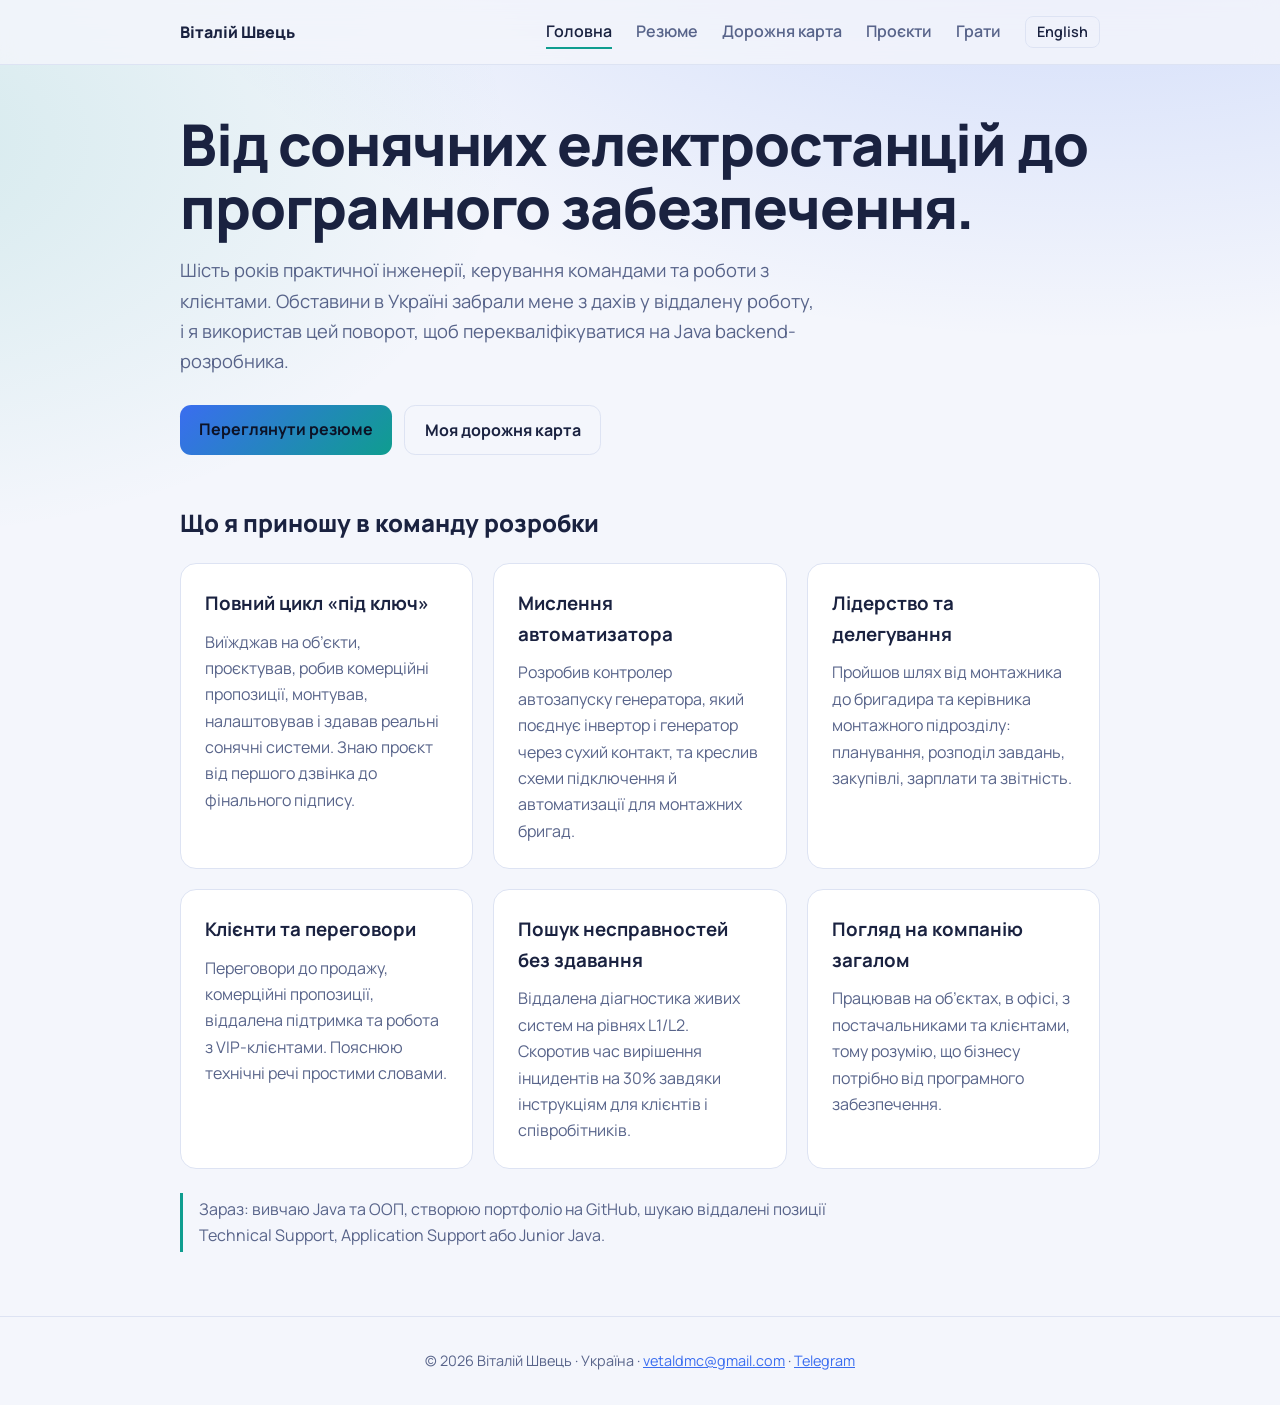
==== uk/index.html @ 4a06c8af "first commit on PC, обновил сайт добавил папку uk" ====
<!doctype html><html lang="uk"><head><meta charset="utf-8"><meta name="viewport" content="width=device-width,initial-scale=1"><title>Головна · Віталій Швець</title><link rel="preconnect" href="https://fonts.googleapis.com"><link href="https://fonts.googleapis.com/css2?family=Manrope:wght@400;600;700;800&subset=cyrillic&display=swap" rel="stylesheet"><link rel="stylesheet" href="../style.css"><link rel="alternate" hreflang="en" href="../index.html"></head><body><header><nav><a class="logo" href="index.html">Віталій Швець</a><a href="index.html" aria-current="page">Головна</a><a href="resume.html">Резюме</a><a href="roadmap.html">Дорожня карта</a><a href="projects.html">Проєкти</a><a href="game.html">Грати</a><a class="lang" href="../index.html" hreflang="en" lang="en">English</a></nav></header><main>
<h1>Від сонячних електростанцій до програмного забезпечення.</h1>
<p class="lead">Шість років практичної інженерії, керування командами та роботи з клієнтами. Обставини в Україні забрали мене з дахів у віддалену роботу, і я використав цей поворот, щоб перекваліфікуватися на Java backend-розробника.</p>
<div class="btns"><a class="btn" href="resume.html">Переглянути резюме</a><a class="btn ghost" href="roadmap.html">Моя дорожня карта</a></div>
<h2>Що я приношу в команду розробки</h2>
<div class="grid">
<div class="card"><h3>Повний цикл «під ключ»</h3><p>Виїжджав на об’єкти, проєктував, робив комерційні пропозиції, монтував, налаштовував і здавав реальні сонячні системи. Знаю проєкт від першого дзвінка до фінального підпису.</p></div>
<div class="card"><h3>Мислення автоматизатора</h3><p>Розробив контролер автозапуску генератора, який поєднує інвертор і генератор через сухий контакт, та креслив схеми підключення й автоматизації для монтажних бригад.</p></div>
<div class="card"><h3>Лідерство та делегування</h3><p>Пройшов шлях від монтажника до бригадира та керівника монтажного підрозділу: планування, розподіл завдань, закупівлі, зарплати та звітність.</p></div>
<div class="card"><h3>Клієнти та переговори</h3><p>Переговори до продажу, комерційні пропозиції, віддалена підтримка та робота з VIP-клієнтами. Пояснюю технічні речі простими словами.</p></div>
<div class="card"><h3>Пошук несправностей без здавання</h3><p>Віддалена діагностика живих систем на рівнях L1/L2. Скоротив час вирішення інцидентів на 30% завдяки інструкціям для клієнтів і співробітників.</p></div>
<div class="card"><h3>Погляд на компанію загалом</h3><p>Працював на об’єктах, в офісі, з постачальниками та клієнтами, тому розумію, що бізнесу потрібно від програмного забезпечення.</p></div>
</div>
<p class="note">Зараз: вивчаю Java та ООП, створюю портфоліо на GitHub, шукаю віддалені позиції Technical Support, Application Support або Junior Java.</p>
</main><footer>© 2026 Віталій Швець · Україна · <a href="mailto:vetaldmc@gmail.com">vetaldmc@gmail.com</a> · <a href="https://t.me/vetaldmc">Telegram</a></footer></body></html>
---- style.css ----
:root{--bg:#141a2e;--surface:#1d2540;--line:#2c3658;--text:#e9edf9;--muted:#9aa6c7;--a:#6ea8ff;--b:#5eead4}
@media (prefers-color-scheme:light){:root{--bg:#f4f6fc;--surface:#fff;--line:#dde3f3;--text:#1a2240;--muted:#58648a;--a:#3a6df0;--b:#0f9d8f}}
*{box-sizing:border-box;margin:0}
html{scroll-behavior:smooth}
body{font-family:'Manrope',system-ui,sans-serif;background:var(--bg);color:var(--text);line-height:1.65;
background-image:radial-gradient(60rem 30rem at 85% -10%,color-mix(in srgb,var(--a) 22%,transparent),transparent),radial-gradient(40rem 25rem at -10% 10%,color-mix(in srgb,var(--b) 14%,transparent),transparent);background-repeat:no-repeat}
a{color:var(--a)}
:focus-visible{outline:2px solid var(--b);outline-offset:3px}
header{position:sticky;top:0;z-index:5;backdrop-filter:blur(12px);background:color-mix(in srgb,var(--bg) 80%,transparent);border-bottom:1px solid var(--line)}
nav{max-width:60rem;margin:auto;padding:.9rem 1.25rem;display:flex;gap:1.5rem;align-items:center;flex-wrap:wrap}
nav .logo{font-weight:800;margin-right:auto;color:var(--text);text-decoration:none}
nav a:not(.logo){color:var(--muted);text-decoration:none;font-weight:600;padding:.2rem 0;border-bottom:2px solid transparent}
nav a[aria-current=page],nav a:not(.logo):hover{color:var(--text);border-color:var(--b)}
main{max-width:60rem;margin:auto;padding:3rem 1.25rem 4rem}
h1{font-size:clamp(2.2rem,6vw,3.6rem);line-height:1.1;font-weight:800;letter-spacing:-.02em}
h2{font-size:1.5rem;margin:3rem 0 1.25rem;font-weight:800}
.lead{color:var(--muted);font-size:1.15rem;max-width:40rem;margin-top:1rem}
.btns{display:flex;gap:.75rem;margin-top:1.75rem;flex-wrap:wrap}
.btn{display:inline-block;padding:.7rem 1.2rem;border-radius:.7rem;font-weight:700;text-decoration:none;background:linear-gradient(135deg,var(--a),var(--b));color:#0c1226}
.btn.ghost{background:none;color:var(--text);border:1px solid var(--line)}
.job{display:grid;grid-template-columns:11rem 1fr;gap:.5rem 2rem;padding:1.4rem 0;border-top:1px solid var(--line)}
.job time{color:var(--muted);font-size:.9rem;font-weight:600}
.job h3{font-size:1.1rem}.job .co{color:var(--b);font-weight:600;font-size:.95rem}
.job ul{margin:.6rem 0 0 1.1rem;color:var(--muted)}
.tags{display:flex;flex-wrap:wrap;gap:.5rem}
.tags span{padding:.3rem .8rem;border:1px solid var(--line);border-radius:2rem;background:var(--surface);font-size:.92rem;font-weight:600}
.grid{display:grid;grid-template-columns:repeat(auto-fit,minmax(16rem,1fr));gap:1.25rem}
.card{background:var(--surface);border:1px solid var(--line);border-radius:1rem;padding:1.5rem;display:flex;flex-direction:column;gap:.6rem}
.card.feat{grid-column:1/-1;border-color:var(--a)}
.card p{color:var(--muted)}.card .btn{align-self:flex-start;margin-top:auto}
#stage{background:#000;border:1px solid var(--line);border-radius:1rem;min-height:20rem;display:grid;place-items:center;overflow:auto;margin-top:1.5rem;color:var(--muted);padding:.5rem}
footer{text-align:center;color:var(--muted);padding:2rem 1rem;border-top:1px solid var(--line);font-size:.9rem}
@media(max-width:40rem){.job{grid-template-columns:1fr}}
.paper{display:block;width:100%;max-width:52rem;height:80vh;border:1px solid var(--line);border-radius:.8rem;background:#fff;margin:1.5rem 0}
.phases{display:grid;grid-template-columns:repeat(auto-fit,minmax(15rem,1fr));gap:1.25rem}
.phase h3{color:var(--b);font-size:.95rem;margin-bottom:.2rem}
.note{border-left:3px solid var(--b);padding:.2rem 1rem;color:var(--muted);max-width:42rem;margin-top:1.5rem}
nav a.lang{border:1px solid var(--line);border-radius:.5rem;padding:.2rem .7rem;color:var(--text);font-size:.9rem}
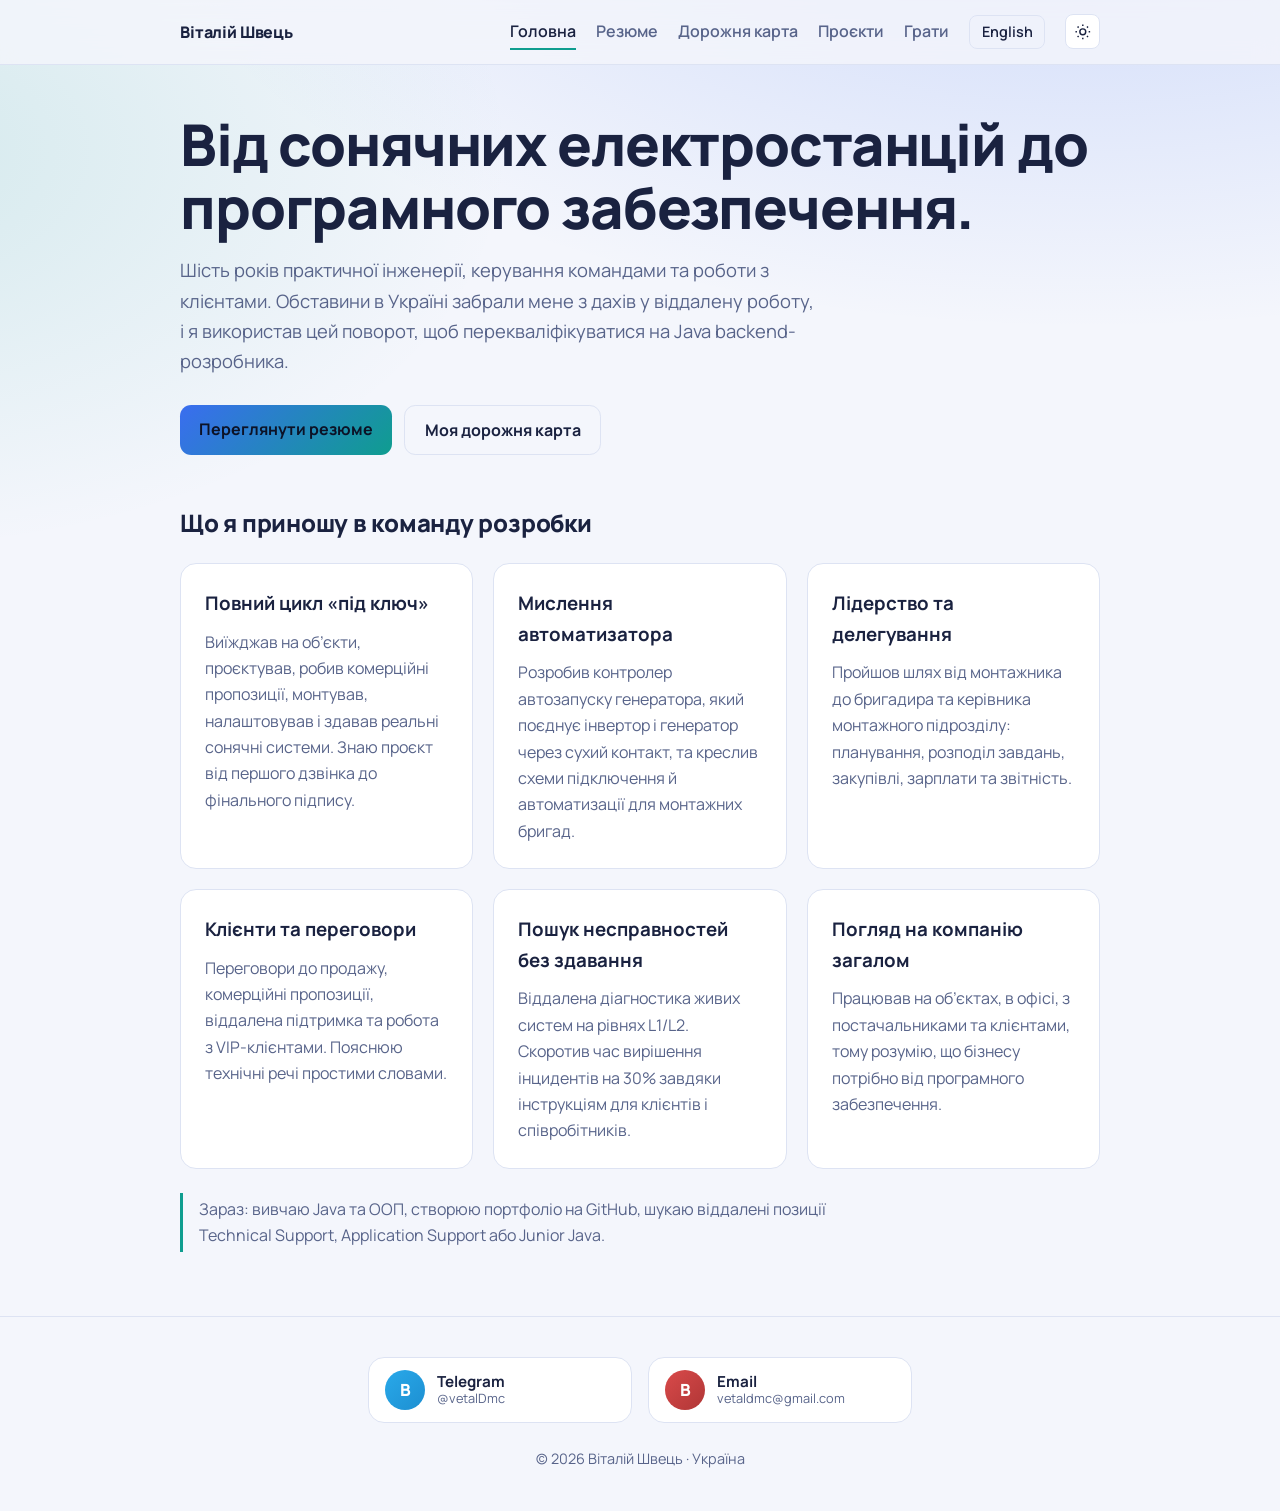
==== commit a35149e4: "deepseek edition" ====
--- a/uk/index.html
+++ b/uk/index.html
@@ -1,15 +1,95 @@
-<!doctype html><html lang="uk"><head><meta charset="utf-8"><meta name="viewport" content="width=device-width,initial-scale=1"><title>Головна · Віталій Швець</title><link rel="preconnect" href="https://fonts.googleapis.com"><link href="https://fonts.googleapis.com/css2?family=Manrope:wght@400;600;700;800&subset=cyrillic&display=swap" rel="stylesheet"><link rel="stylesheet" href="../style.css"><link rel="alternate" hreflang="en" href="../index.html"></head><body><header><nav><a class="logo" href="index.html">Віталій Швець</a><a href="index.html" aria-current="page">Головна</a><a href="resume.html">Резюме</a><a href="roadmap.html">Дорожня карта</a><a href="projects.html">Проєкти</a><a href="game.html">Грати</a><a class="lang" href="../index.html" hreflang="en" lang="en">English</a></nav></header><main>
-<h1>Від сонячних електростанцій до програмного забезпечення.</h1>
-<p class="lead">Шість років практичної інженерії, керування командами та роботи з клієнтами. Обставини в Україні забрали мене з дахів у віддалену роботу, і я використав цей поворот, щоб перекваліфікуватися на Java backend-розробника.</p>
-<div class="btns"><a class="btn" href="resume.html">Переглянути резюме</a><a class="btn ghost" href="roadmap.html">Моя дорожня карта</a></div>
-<h2>Що я приношу в команду розробки</h2>
-<div class="grid">
-<div class="card"><h3>Повний цикл «під ключ»</h3><p>Виїжджав на об’єкти, проєктував, робив комерційні пропозиції, монтував, налаштовував і здавав реальні сонячні системи. Знаю проєкт від першого дзвінка до фінального підпису.</p></div>
-<div class="card"><h3>Мислення автоматизатора</h3><p>Розробив контролер автозапуску генератора, який поєднує інвертор і генератор через сухий контакт, та креслив схеми підключення й автоматизації для монтажних бригад.</p></div>
-<div class="card"><h3>Лідерство та делегування</h3><p>Пройшов шлях від монтажника до бригадира та керівника монтажного підрозділу: планування, розподіл завдань, закупівлі, зарплати та звітність.</p></div>
-<div class="card"><h3>Клієнти та переговори</h3><p>Переговори до продажу, комерційні пропозиції, віддалена підтримка та робота з VIP-клієнтами. Пояснюю технічні речі простими словами.</p></div>
-<div class="card"><h3>Пошук несправностей без здавання</h3><p>Віддалена діагностика живих систем на рівнях L1/L2. Скоротив час вирішення інцидентів на 30% завдяки інструкціям для клієнтів і співробітників.</p></div>
-<div class="card"><h3>Погляд на компанію загалом</h3><p>Працював на об’єктах, в офісі, з постачальниками та клієнтами, тому розумію, що бізнесу потрібно від програмного забезпечення.</p></div>
-</div>
-<p class="note">Зараз: вивчаю Java та ООП, створюю портфоліо на GitHub, шукаю віддалені позиції Technical Support, Application Support або Junior Java.</p>
-</main><footer>© 2026 Віталій Швець · Україна · <a href="mailto:vetaldmc@gmail.com">vetaldmc@gmail.com</a> · <a href="https://t.me/vetaldmc">Telegram</a></footer></body></html>+<!doctype html><html lang="uk"><head><meta charset="utf-8"><meta name="viewport" content="width=device-width,initial-scale=1"><title>Головна · Віталій Швець</title>
+    <link rel="preconnect" href="https://fonts.googleapis.com"><link rel="preconnect" href="https://fonts.gstatic.com" crossorigin>
+    <link href="https://fonts.googleapis.com/css2?family=Manrope:wght@400;600;700;800&subset=cyrillic&display=swap" rel="stylesheet">
+    <link rel="stylesheet" href="../style.css">
+    <link rel="alternate" hreflang="en" href="../index.html">
+    <script>
+        (function(){
+            try{var t=localStorage.getItem('theme');if(t)document.documentElement.dataset.theme=t}catch(e){}
+            document.addEventListener('DOMContentLoaded',function(){
+                var tgl=document.querySelector('.theme-toggle');
+                if(tgl)tgl.addEventListener('click',function(){
+                    var cur=document.documentElement.dataset.theme
+                        || (matchMedia('(prefers-color-scheme: light)').matches?'light':'dark');
+                    var next=cur==='dark'?'light':'dark';
+                    document.documentElement.dataset.theme=next;
+                    try{localStorage.setItem('theme',next)}catch(e){}
+                });
+                var nav=document.querySelector('nav'),btn=document.querySelector('.nav-toggle');
+                if(btn)btn.addEventListener('click',function(){
+                    var open=nav.dataset.open==='true';
+                    nav.dataset.open=String(!open);
+                    btn.setAttribute('aria-expanded',String(!open));
+                });
+                var bar=document.getElementById('scroll-progress');
+                if(bar){
+                    var raf=0;
+                    var upd=function(){
+                        var h=document.documentElement;
+                        var p=h.scrollTop/(h.scrollHeight-h.clientHeight||1);
+                        bar.style.width=(p*100)+'%';
+                        raf=0;
+                    };
+                    addEventListener('scroll',function(){if(!raf)raf=requestAnimationFrame(upd)},{passive:true});
+                    upd();
+                }
+                if('IntersectionObserver' in window){
+                    var io=new IntersectionObserver(function(es){
+                        es.forEach(function(e){if(e.isIntersecting){e.target.classList.add('visible');io.unobserve(e.target)}})
+                    },{threshold:.12,rootMargin:'0px 0px -40px 0px'});
+                    document.querySelectorAll('.card,.job,h2,.note,.phases .phase').forEach(function(el){el.classList.add('reveal');io.observe(el)});
+                }
+            });
+        })();
+    </script>
+</head><body>
+<header>
+    <div id="scroll-progress" aria-hidden="true"></div>
+    <nav aria-label="Головна">
+        <a class="logo" href="index.html">Віталій Швець</a>
+        <button class="nav-toggle" aria-expanded="false" aria-controls="nav-links" aria-label="Меню">
+            <svg viewBox="0 0 24 24" fill="none" stroke="currentColor" stroke-width="2" aria-hidden="true"><path d="M4 7h16M4 12h16M4 17h16"/></svg>
+        </button>
+        <div class="nav-links" id="nav-links">
+            <a href="index.html" aria-current="page">Головна</a>
+            <a href="resume.html">Резюме</a>
+            <a href="roadmap.html">Дорожня карта</a>
+            <a href="projects.html">Проєкти</a>
+            <a href="game.html">Грати</a>
+            <a class="lang" href="../index.html" hreflang="en" lang="en">English</a>
+            <button class="theme-toggle" type="button" aria-label="Змінити тему">
+                <svg class="icon-moon" viewBox="0 0 24 24" fill="none" stroke="currentColor" stroke-width="2" aria-hidden="true"><path d="M21 12.8A9 9 0 1 1 11.2 3a7 7 0 0 0 9.8 9.8Z"/></svg>
+                <svg class="icon-sun" viewBox="0 0 24 24" fill="none" stroke="currentColor" stroke-width="2" aria-hidden="true"><circle cx="12" cy="12" r="4"/><path d="M12 2v2M12 20v2M4.9 4.9l1.4 1.4M17.7 17.7l1.4 1.4M2 12h2M20 12h2M4.9 19.1l1.4-1.4M17.7 6.3l1.4-1.4"/></svg>
+            </button>
+        </div>
+    </nav>
+</header>
+<main>
+    <h1>Від сонячних електростанцій до програмного забезпечення.</h1>
+    <p class="lead">Шість років практичної інженерії, керування командами та роботи з клієнтами. Обставини в Україні забрали мене з дахів у віддалену роботу, і я використав цей поворот, щоб перекваліфікуватися на Java backend-розробника.</p>
+    <div class="btns"><a class="btn" href="resume.html">Переглянути резюме</a><a class="btn ghost" href="roadmap.html">Моя дорожня карта</a></div>
+    <h2>Що я приношу в команду розробки</h2>
+    <div class="grid">
+        <div class="card"><h3>Повний цикл «під ключ»</h3><p>Виїжджав на об’єкти, проєктував, робив комерційні пропозиції, монтував, налаштовував і здавав реальні сонячні системи. Знаю проєкт від першого дзвінка до фінального підпису.</p></div>
+        <div class="card"><h3>Мислення автоматизатора</h3><p>Розробив контролер автозапуску генератора, який поєднує інвертор і генератор через сухий контакт, та креслив схеми підключення й автоматизації для монтажних бригад.</p></div>
+        <div class="card"><h3>Лідерство та делегування</h3><p>Пройшов шлях від монтажника до бригадира та керівника монтажного підрозділу: планування, розподіл завдань, закупівлі, зарплати та звітність.</p></div>
+        <div class="card"><h3>Клієнти та переговори</h3><p>Переговори до продажу, комерційні пропозиції, віддалена підтримка та робота з VIP-клієнтами. Пояснюю технічні речі простими словами.</p></div>
+        <div class="card"><h3>Пошук несправностей без здавання</h3><p>Віддалена діагностика живих систем на рівнях L1/L2. Скоротив час вирішення інцидентів на 30% завдяки інструкціям для клієнтів і співробітників.</p></div>
+        <div class="card"><h3>Погляд на компанію загалом</h3><p>Працював на об’єктах, в офісі, з постачальниками та клієнтами, тому розумію, що бізнесу потрібно від програмного забезпечення.</p></div>
+    </div>
+    <p class="note">Зараз: вивчаю Java та ООП, створюю портфоліо на GitHub, шукаю віддалені позиції Technical Support, Application Support або Junior Java.</p>
+</main>
+<footer>
+    <div class="msg-grid" aria-label="Контакти">
+        <a class="msg-card" href="https://t.me/vetaldmc" rel="noopener">
+            <span class="avatar tg" aria-hidden="true">В</span>
+            <span class="label"><b>Telegram</b><span>@vetalDmc</span></span>
+        </a>
+        <a class="msg-card" href="mailto:vetaldmc@gmail.com">
+            <span class="avatar em" aria-hidden="true">В</span>
+            <span class="label"><b>Email</b><span>vetaldmc@gmail.com</span></span>
+        </a>
+    </div>
+    <p style="margin-top:1.5rem">© 2026 Віталій Швець · Україна</p>
+</footer>
+</body></html>
--- a/style.css
+++ b/style.css
@@ -1,38 +1,166 @@
-:root{--bg:#141a2e;--surface:#1d2540;--line:#2c3658;--text:#e9edf9;--muted:#9aa6c7;--a:#6ea8ff;--b:#5eead4}
-@media (prefers-color-scheme:light){:root{--bg:#f4f6fc;--surface:#fff;--line:#dde3f3;--text:#1a2240;--muted:#58648a;--a:#3a6df0;--b:#0f9d8f}}
+:root{
+    color-scheme: light dark;
+    --bg:#141a2e;--surface:#1d2540;--line:#2c3658;--text:#e9edf9;--muted:#9aa6c7;--a:#6ea8ff;--b:#5eead4;
+    --radius:1rem;--radius-sm:.7rem;--maxw:60rem;
+    --shadow:0 6px 24px -12px rgba(0,0,0,.45);
+    --ease:cubic-bezier(.22,.61,.36,1);
+}
+:root[data-theme="dark"]{
+    --bg:#141a2e;--surface:#1d2540;--line:#2c3658;--text:#e9edf9;--muted:#9aa6c7;--a:#6ea8ff;--b:#5eead4;
+    --shadow:0 6px 24px -12px rgba(0,0,0,.45);
+}
+:root[data-theme="light"]{
+    --bg:#f4f6fc;--surface:#fff;--line:#dde3f3;--text:#1a2240;--muted:#58648a;--a:#3a6df0;--b:#0f9d8f;
+    --shadow:0 6px 24px -14px rgba(20,30,60,.25);
+}
+@media (prefers-color-scheme:light){
+    :root:not([data-theme]){
+        --bg:#f4f6fc;--surface:#fff;--line:#dde3f3;--text:#1a2240;--muted:#58648a;--a:#3a6df0;--b:#0f9d8f;
+        --shadow:0 6px 24px -14px rgba(20,30,60,.25);
+    }
+}
 *{box-sizing:border-box;margin:0}
-html{scroll-behavior:smooth}
-body{font-family:'Manrope',system-ui,sans-serif;background:var(--bg);color:var(--text);line-height:1.65;
-background-image:radial-gradient(60rem 30rem at 85% -10%,color-mix(in srgb,var(--a) 22%,transparent),transparent),radial-gradient(40rem 25rem at -10% 10%,color-mix(in srgb,var(--b) 14%,transparent),transparent);background-repeat:no-repeat}
+html{scroll-behavior:smooth;-webkit-text-size-adjust:100%}
+body{
+    font-family:'Manrope',system-ui,-apple-system,'Segoe UI',Roboto,sans-serif;
+    background:var(--bg);color:var(--text);line-height:1.65;
+    background-image:
+            radial-gradient(60rem 30rem at 85% -10%,color-mix(in srgb,var(--a) 22%,transparent),transparent),
+            radial-gradient(40rem 25rem at -10% 10%,color-mix(in srgb,var(--b) 14%,transparent),transparent);
+    background-repeat:no-repeat;min-height:100vh;
+}
 a{color:var(--a)}
-:focus-visible{outline:2px solid var(--b);outline-offset:3px}
-header{position:sticky;top:0;z-index:5;backdrop-filter:blur(12px);background:color-mix(in srgb,var(--bg) 80%,transparent);border-bottom:1px solid var(--line)}
-nav{max-width:60rem;margin:auto;padding:.9rem 1.25rem;display:flex;gap:1.5rem;align-items:center;flex-wrap:wrap}
-nav .logo{font-weight:800;margin-right:auto;color:var(--text);text-decoration:none}
-nav a:not(.logo){color:var(--muted);text-decoration:none;font-weight:600;padding:.2rem 0;border-bottom:2px solid transparent}
-nav a[aria-current=page],nav a:not(.logo):hover{color:var(--text);border-color:var(--b)}
-main{max-width:60rem;margin:auto;padding:3rem 1.25rem 4rem}
-h1{font-size:clamp(2.2rem,6vw,3.6rem);line-height:1.1;font-weight:800;letter-spacing:-.02em}
-h2{font-size:1.5rem;margin:3rem 0 1.25rem;font-weight:800}
+img,svg{max-width:100%;height:auto;display:block}
+:focus-visible{outline:2px solid var(--b);outline-offset:3px;border-radius:4px}
+header{
+    position:sticky;top:0;z-index:20;
+    backdrop-filter:blur(12px);-webkit-backdrop-filter:blur(12px);
+    background:color-mix(in srgb,var(--bg) 80%,transparent);
+    border-bottom:1px solid var(--line);
+}
+#scroll-progress{position:absolute;left:0;bottom:-1px;height:2px;width:0%;
+    background:linear-gradient(90deg,var(--a),var(--b));
+    transition:width .1s linear;pointer-events:none}
+nav{max-width:var(--maxw);margin:auto;padding:.85rem 1.25rem;
+    display:flex;gap:1rem;align-items:center;flex-wrap:wrap}
+nav .logo{font-weight:800;margin-right:auto;color:var(--text);text-decoration:none;letter-spacing:-.01em}
+.nav-links{display:flex;gap:1.25rem;align-items:center;flex-wrap:wrap}
+.nav-links a{color:var(--muted);text-decoration:none;font-weight:600;
+    padding:.25rem 0;border-bottom:2px solid transparent;
+    transition:color .2s var(--ease),border-color .2s var(--ease)}
+.nav-links a[aria-current=page],.nav-links a:hover{color:var(--text);border-color:var(--b)}
+nav a.lang{border:1px solid var(--line);border-radius:.5rem;padding:.25rem .7rem;
+    color:var(--text);font-size:.9rem;text-decoration:none}
+nav a.lang:hover{border-color:var(--b);color:var(--text)}
+.theme-toggle{display:inline-grid;place-items:center;width:2.2rem;height:2.2rem;
+    border:1px solid var(--line);border-radius:.5rem;background:var(--surface);
+    color:var(--text);cursor:pointer;padding:0;transition:border-color .2s var(--ease)}
+.theme-toggle:hover{border-color:var(--b)}
+.theme-toggle svg{width:1.1rem;height:1.1rem}
+.theme-toggle .icon-sun{display:none}
+:root[data-theme="light"] .theme-toggle .icon-sun{display:block}
+:root[data-theme="light"] .theme-toggle .icon-moon{display:none}
+@media (prefers-color-scheme:light){
+    :root:not([data-theme]) .theme-toggle .icon-sun{display:block}
+    :root:not([data-theme]) .theme-toggle .icon-moon{display:none}
+}
+.nav-toggle{display:none;width:2.4rem;height:2.4rem;border:1px solid var(--line);
+    border-radius:.5rem;background:var(--surface);color:var(--text);cursor:pointer;
+    padding:0;place-items:center}
+.nav-toggle svg{width:1.2rem;height:1.2rem}
+main{max-width:var(--maxw);margin:auto;padding:3rem 1.25rem 4rem}
+h1{font-size:clamp(2rem,6vw,3.6rem);line-height:1.1;font-weight:800;letter-spacing:-.02em}
+h2{font-size:1.5rem;margin:3rem 0 1.25rem;font-weight:800;letter-spacing:-.01em}
 .lead{color:var(--muted);font-size:1.15rem;max-width:40rem;margin-top:1rem}
 .btns{display:flex;gap:.75rem;margin-top:1.75rem;flex-wrap:wrap}
-.btn{display:inline-block;padding:.7rem 1.2rem;border-radius:.7rem;font-weight:700;text-decoration:none;background:linear-gradient(135deg,var(--a),var(--b));color:#0c1226}
+.btn{display:inline-block;padding:.7rem 1.2rem;border-radius:var(--radius-sm);
+    font-weight:700;text-decoration:none;
+    background:linear-gradient(135deg,var(--a),var(--b));color:#0c1226;
+    transition:transform .2s var(--ease),box-shadow .2s var(--ease),filter .2s var(--ease)}
+.btn:hover{transform:translateY(-1px);box-shadow:var(--shadow);filter:brightness(1.05)}
+.btn:active{transform:translateY(0)}
 .btn.ghost{background:none;color:var(--text);border:1px solid var(--line)}
-.job{display:grid;grid-template-columns:11rem 1fr;gap:.5rem 2rem;padding:1.4rem 0;border-top:1px solid var(--line)}
+.btn.ghost:hover{border-color:var(--b);box-shadow:none;filter:none}
+.job{display:grid;grid-template-columns:11rem 1fr;gap:.5rem 2rem;
+    padding:1.4rem 0;border-top:1px solid var(--line)}
 .job time{color:var(--muted);font-size:.9rem;font-weight:600}
-.job h3{font-size:1.1rem}.job .co{color:var(--b);font-weight:600;font-size:.95rem}
+.job h3{font-size:1.1rem}
+.job .co{color:var(--b);font-weight:600;font-size:.95rem}
 .job ul{margin:.6rem 0 0 1.1rem;color:var(--muted)}
 .tags{display:flex;flex-wrap:wrap;gap:.5rem}
-.tags span{padding:.3rem .8rem;border:1px solid var(--line);border-radius:2rem;background:var(--surface);font-size:.92rem;font-weight:600}
+.tags span{padding:.3rem .8rem;border:1px solid var(--line);border-radius:2rem;
+    background:var(--surface);font-size:.92rem;font-weight:600}
 .grid{display:grid;grid-template-columns:repeat(auto-fit,minmax(16rem,1fr));gap:1.25rem}
-.card{background:var(--surface);border:1px solid var(--line);border-radius:1rem;padding:1.5rem;display:flex;flex-direction:column;gap:.6rem}
+.card{background:var(--surface);border:1px solid var(--line);border-radius:var(--radius);
+    padding:1.5rem;display:flex;flex-direction:column;gap:.6rem;
+    transition:border-color .2s var(--ease),transform .2s var(--ease),box-shadow .2s var(--ease)}
+@media (hover:hover){
+    .card:hover{border-color:color-mix(in srgb,var(--a) 60%,var(--line));transform:translateY(-2px);box-shadow:var(--shadow)}
+}
 .card.feat{grid-column:1/-1;border-color:var(--a)}
-.card p{color:var(--muted)}.card .btn{align-self:flex-start;margin-top:auto}
-#stage{background:#000;border:1px solid var(--line);border-radius:1rem;min-height:20rem;display:grid;place-items:center;overflow:auto;margin-top:1.5rem;color:var(--muted);padding:.5rem}
-footer{text-align:center;color:var(--muted);padding:2rem 1rem;border-top:1px solid var(--line);font-size:.9rem}
-@media(max-width:40rem){.job{grid-template-columns:1fr}}
-.paper{display:block;width:100%;max-width:52rem;height:80vh;border:1px solid var(--line);border-radius:.8rem;background:#fff;margin:1.5rem 0}
+.card p{color:var(--muted)}
+.card .btn{align-self:flex-start;margin-top:auto}
+#stage{background:#000;border:1px solid var(--line);border-radius:var(--radius);
+    min-height:20rem;display:grid;place-items:center;overflow:auto;
+    margin-top:1.5rem;color:var(--muted);padding:.5rem}
+#stage button{font:inherit;font-weight:700;color:#0c1226;cursor:pointer;border:none;
+    background:linear-gradient(135deg,var(--a),var(--b));
+    padding:.8rem 1.4rem;border-radius:var(--radius-sm)}
+footer{text-align:center;color:var(--muted);padding:2.5rem 1rem;
+    border-top:1px solid var(--line);font-size:.9rem}
+footer a{color:var(--muted);text-decoration:none}
+footer a:hover{color:var(--text)}
+.msg-grid{display:grid;grid-template-columns:repeat(auto-fit,minmax(11rem,1fr));
+    gap:1rem;max-width:34rem;margin:0 auto;text-align:left}
+.msg-card{display:flex;align-items:center;gap:.75rem;
+    background:var(--surface);border:1px solid var(--line);border-radius:var(--radius);
+    padding:.75rem 1rem;text-decoration:none;color:var(--text);
+    transition:border-color .2s var(--ease),transform .2s var(--ease)}
+@media (hover:hover){
+    .msg-card:hover{border-color:var(--b);transform:translateY(-2px)}
+}
+.msg-card .avatar{width:2.5rem;height:2.5rem;border-radius:50%;flex:none;
+    display:grid;place-items:center;font-weight:800;color:#fff;font-size:1.05rem;overflow:hidden}
+.msg-card .avatar img{width:100%;height:100%;object-fit:cover;border-radius:50%}
+.msg-card .avatar.tg{background:linear-gradient(135deg,#29a9ea,#1d8fd1)}
+.msg-card .avatar.em{background:linear-gradient(135deg,#d94a4a,#b03636)}
+.msg-card .label{display:flex;flex-direction:column;line-height:1.2;min-width:0}
+.msg-card .label b{font-size:.95rem}
+.msg-card .label span{color:var(--muted);font-size:.8rem;word-break:break-all}
+.paper{display:block;width:100%;max-width:52rem;height:80vh;
+    border:1px solid var(--line);border-radius:.8rem;background:#fff;
+    margin:1.5rem 0;content-visibility:auto;contain-intrinsic-size:800px}
 .phases{display:grid;grid-template-columns:repeat(auto-fit,minmax(15rem,1fr));gap:1.25rem}
 .phase h3{color:var(--b);font-size:.95rem;margin-bottom:.2rem}
+.phase[data-status="in-progress"]{border-color:var(--b)}
+.phase[data-status="in-progress"] h3::after{content:" · у процесі";color:var(--muted);font-weight:600;font-size:.8em}
+.phase[data-status="done"]{opacity:.85}
+.phase[data-status="done"] h3::after{content:" ✓";color:var(--b)}
+:root[lang="en"] .phase[data-status="in-progress"] h3::after{content:" · in progress"}
 .note{border-left:3px solid var(--b);padding:.2rem 1rem;color:var(--muted);max-width:42rem;margin-top:1.5rem}
-nav a.lang{border:1px solid var(--line);border-radius:.5rem;padding:.2rem .7rem;color:var(--text);font-size:.9rem}
+.reveal{opacity:0;transform:translateY(1.25rem);transition:opacity .6s var(--ease),transform .6s var(--ease)}
+.reveal.visible{opacity:1;transform:none}
+@media (prefers-reduced-motion:reduce){
+    html{scroll-behavior:auto}
+    .reveal{opacity:1;transform:none;transition:none}
+    .btn,.card,.msg-card{transition:none}
+}
+@media(max-width:48em){
+    .nav-toggle{display:grid}
+    .nav-links{position:fixed;left:0;right:0;bottom:0;
+        flex-direction:column;align-items:stretch;gap:.25rem;
+        background:var(--bg);border-top:1px solid var(--line);
+        padding:1rem 1.25rem 1.5rem;
+        transform:translateY(100%);transition:transform .3s var(--ease);
+        max-height:70vh;overflow:auto;z-index:15}
+    .nav-links a{padding:.6rem .25rem;border-bottom:1px solid var(--line)}
+    .nav-links a:last-child{border-bottom:none}
+    nav[data-open="true"] .nav-links{transform:translateY(0)}
+    .job{grid-template-columns:1fr;gap:.25rem}
+    main{padding:2rem 1rem 3rem}
+}
+@media(max-width:30em){
+    .grid{grid-template-columns:1fr}
+    .msg-grid{grid-template-columns:1fr}
+    h1{font-size:1.9rem}
+}
